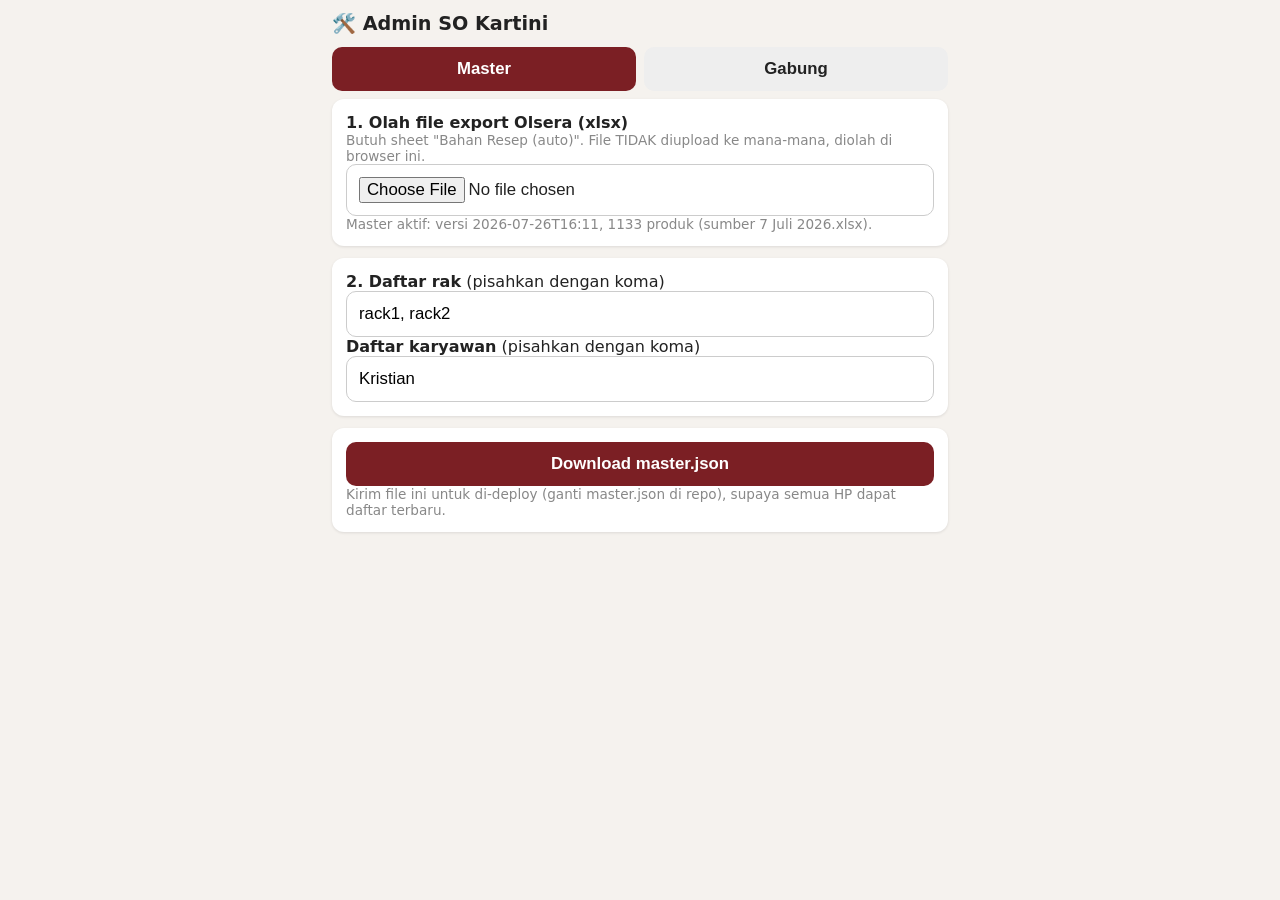
==== admin.html @ 3b5e0787 "feat: UI admin olah master + gabung hasil + CSV Co-Authored-By: Claude Fable 5 <noreply@anthropic.co" ====
<!DOCTYPE html>
<html lang="id">
<head>
<meta charset="utf-8">
<meta name="viewport" content="width=device-width, initial-scale=1">
<title>SO Kartini — Admin</title>
<link rel="stylesheet" href="assets/css/app.css">
</head>
<body>
<h1>🛠️ Admin SO Kartini</h1>
<div class="row">
  <button id="tabMasterBtn">Master</button>
  <button id="tabGabungBtn" class="secondary">Gabung</button>
</div>

<section id="masterTab">
  <div class="card">
    <strong>1. Olah file export Olsera (xlsx)</strong>
    <p class="muted">Butuh sheet "Bahan Resep (auto)". File TIDAK diupload ke mana-mana, diolah di browser ini.</p>
    <input type="file" id="xlsxInput" accept=".xlsx">
    <div id="masterSummary" class="muted"></div>
  </div>
  <div class="card">
    <strong>2. Daftar rak</strong> (pisahkan dengan koma)
    <input id="racksInput" placeholder="rack1, rack2, gudang, etalase">
    <strong>Daftar karyawan</strong> (pisahkan dengan koma)
    <input id="employeesInput" placeholder="Ani, Budi, Kristian">
  </div>
  <div class="card">
    <button id="downloadMasterBtn">Download master.json</button>
    <p class="muted">Kirim file ini untuk di-deploy (ganti master.json di repo), supaya semua HP dapat daftar terbaru.</p>
  </div>
</section>

<section id="gabungTab" class="hidden">
  <div class="card">
    <strong>1. Upload semua file hasil dari HP karyawan</strong>
    <input type="file" id="resultsInput" accept=".json" multiple>
    <div id="mergeReport"></div>
  </div>
  <div class="card">
    <strong>2. Jam SO</strong>
    <input type="time" id="soTime" value="20:00">
    <button id="downloadCsvBtn" disabled>Download CSV Olsera</button>
  </div>
</section>

<script src="assets/vendor/xlsx.full.min.js"></script>
<script type="module" src="assets/js/admin.js"></script>
</body>
</html>
---- assets/css/app.css ----
* { box-sizing: border-box; margin: 0; }
body { font-family: system-ui, sans-serif; background: #f5f2ee; color: #222; padding: 12px; max-width: 640px; margin: 0 auto; }
h1 { font-size: 1.2rem; margin-bottom: 12px; }
.card { background: #fff; border-radius: 12px; padding: 14px; margin-bottom: 12px; box-shadow: 0 1px 3px rgba(0,0,0,.1); }
label { display: block; font-size: .85rem; color: #666; margin-bottom: 4px; }
select, input, button { font-size: 1.05rem; padding: 12px; border-radius: 10px; border: 1px solid #ccc; width: 100%; }
input[type="number"] { text-align: right; }
button { background: #7b1f24; color: #fff; border: none; font-weight: 600; cursor: pointer; }
button.secondary { background: #eee; color: #222; }
button.danger { background: #b3261e; }
.row { display: flex; gap: 8px; align-items: center; margin-bottom: 8px; }
.row > * { flex: 1; }
.variant-row { display: grid; grid-template-columns: 1fr 110px; gap: 8px; align-items: center; margin-bottom: 8px; }
.total { font-size: 1.6rem; font-weight: 700; text-align: center; padding: 10px; }
.list-item { display: flex; justify-content: space-between; padding: 10px 4px; border-bottom: 1px solid #eee; }
.result { max-height: 320px; overflow-y: auto; }
.muted { color: #888; font-size: .85rem; }
.hidden { display: none !important; }
.badge { background: #7b1f24; color: #fff; border-radius: 999px; padding: 2px 10px; font-size: .8rem; }
#searchResults div { padding: 12px 6px; border-bottom: 1px solid #eee; }
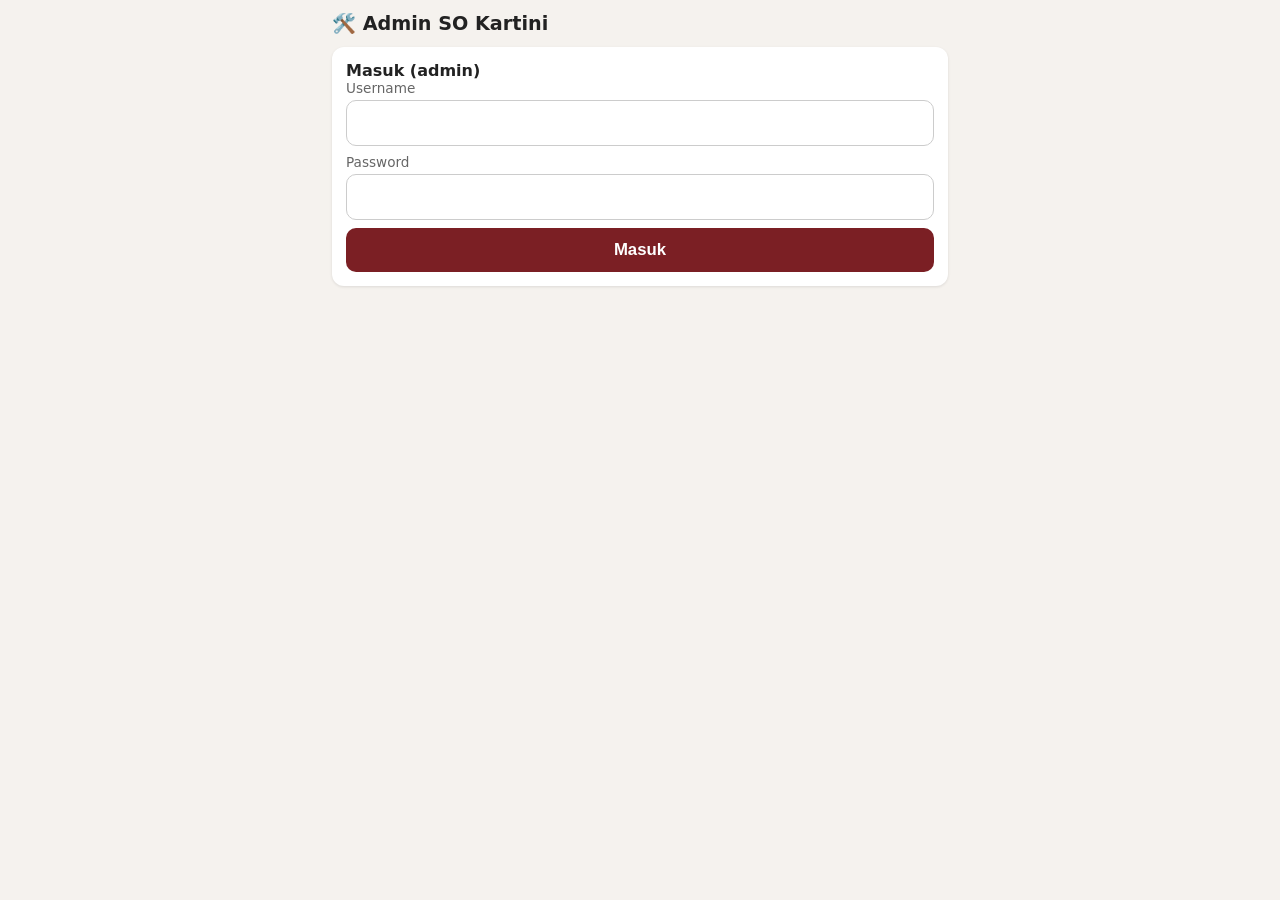
==== commit 184dbc48: "feat: login karyawan + sinkron cloud + admin gabung dari database Co-Authored-By: Claude Fable 5 <no" ====
--- a/admin.html
+++ b/admin.html
@@ -8,9 +8,20 @@
 </head>
 <body>
 <h1>🛠️ Admin SO Kartini</h1>
+
+<section id="loginView" class="card hidden">
+  <strong>Masuk (admin)</strong>
+  <div class="row"><div><label>Username</label><input id="loginUser" autocomplete="username" autocapitalize="none"></div></div>
+  <div class="row"><div><label>Password</label><input id="loginPass" type="password" autocomplete="current-password"></div></div>
+  <button id="loginBtn">Masuk</button>
+  <p class="muted" id="loginError"></p>
+</section>
+
+<section id="appView" class="hidden">
 <div class="row">
   <button id="tabMasterBtn">Master</button>
   <button id="tabGabungBtn" class="secondary">Gabung</button>
+  <button id="logoutBtn" class="secondary">Keluar</button>
 </div>
 
 <section id="masterTab">
@@ -23,8 +34,9 @@
   <div class="card">
     <strong>2. Daftar rak</strong> (pisahkan dengan koma)
     <input id="racksInput" placeholder="rack1, rack2, gudang, etalase">
-    <strong>Daftar karyawan</strong> (pisahkan dengan koma)
+    <strong>Daftar karyawan</strong> (nama tampilan, pisahkan dengan koma)
     <input id="employeesInput" placeholder="Ani, Budi, Kristian">
+    <p class="muted">Akun login karyawan dibuat di dashboard Supabase → Authentication → Add user (email: username@so-kartini.local).</p>
   </div>
   <div class="card">
     <button id="downloadMasterBtn">Download master.json</button>
@@ -34,7 +46,12 @@
 
 <section id="gabungTab" class="hidden">
   <div class="card">
-    <strong>1. Upload semua file hasil dari HP karyawan</strong>
+    <strong>1. Ambil hasil dari database pusat</strong>
+    <div class="row">
+      <div><label>Tanggal SO</label><input type="date" id="dbDate"></div>
+      <button id="fetchDbBtn">🔄 Muat dari Pusat</button>
+    </div>
+    <p class="muted">Atau fallback darurat — upload file export dari HP:</p>
     <input type="file" id="resultsInput" accept=".json" multiple>
     <div id="mergeReport"></div>
   </div>
@@ -44,8 +61,10 @@
     <button id="downloadCsvBtn" disabled>Download CSV Olsera</button>
   </div>
 </section>
+</section>
 
 <script src="assets/vendor/xlsx.full.min.js"></script>
+<script src="assets/vendor/supabase.js"></script>
 <script type="module" src="assets/js/admin.js"></script>
 </body>
 </html>
--- a/assets/css/app.css
+++ b/assets/css/app.css
@@ -13,7 +13,8 @@
 .variant-row { display: grid; grid-template-columns: 1fr 110px; gap: 8px; align-items: center; margin-bottom: 8px; }
 .total { font-size: 1.6rem; font-weight: 700; text-align: center; padding: 10px; }
 .list-item { display: flex; justify-content: space-between; padding: 10px 4px; border-bottom: 1px solid #eee; }
-.result { max-height: 320px; overflow-y: auto; }
+.result { max-height: 320px; overflow-y: auto; margin-bottom: 12px; }
+.card > button + button { margin-top: 10px; }
 .muted { color: #888; font-size: .85rem; }
 .hidden { display: none !important; }
 .badge { background: #7b1f24; color: #fff; border-radius: 999px; padding: 2px 10px; font-size: .8rem; }
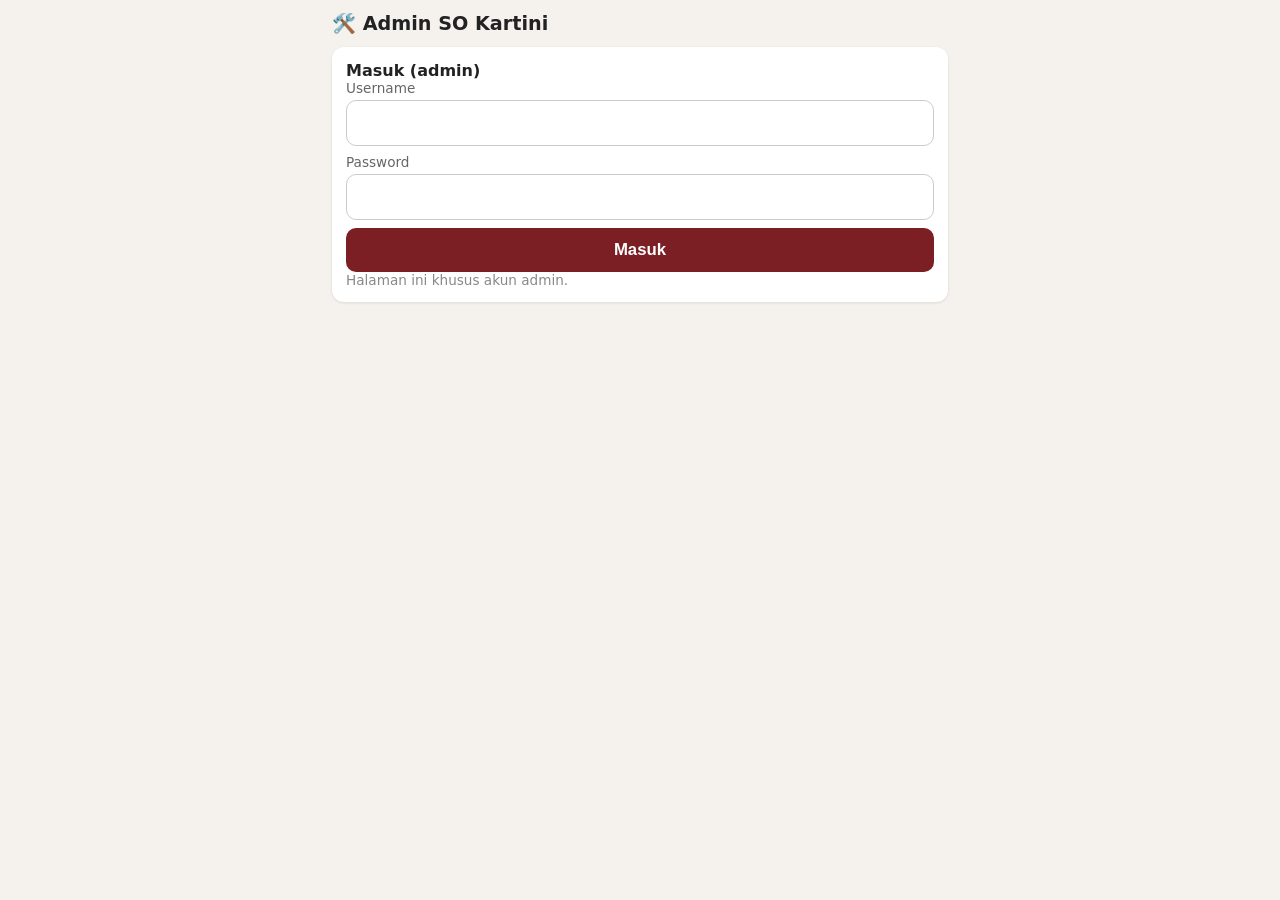
==== commit 44cd0642: "feat: tambah akun karyawan dari halaman admin + gate role admin Co-Authored-By: Claude Fable 5 <nore" ====
--- a/admin.html
+++ b/admin.html
@@ -15,6 +15,7 @@
   <div class="row"><div><label>Password</label><input id="loginPass" type="password" autocomplete="current-password"></div></div>
   <button id="loginBtn">Masuk</button>
   <p class="muted" id="loginError"></p>
+  <p class="muted">Halaman ini khusus akun admin.</p>
 </section>
 
 <section id="appView" class="hidden">
@@ -36,7 +37,15 @@
     <input id="racksInput" placeholder="rack1, rack2, gudang, etalase">
     <strong>Daftar karyawan</strong> (nama tampilan, pisahkan dengan koma)
     <input id="employeesInput" placeholder="Ani, Budi, Kristian">
-    <p class="muted">Akun login karyawan dibuat di dashboard Supabase → Authentication → Add user (email: username@so-kartini.local).</p>
+  </div>
+  <div class="card">
+    <strong>3. Tambah akun karyawan</strong>
+    <div class="row">
+      <div><label>Username (huruf kecil, tanpa spasi)</label><input id="newUser" autocapitalize="none"></div>
+      <div><label>Password (min 6)</label><input id="newPass" type="text"></div>
+    </div>
+    <button id="createUserBtn">➕ Buat Akun</button>
+    <p class="muted" id="createUserMsg"></p>
   </div>
   <div class="card">
     <button id="downloadMasterBtn">Download master.json</button>
